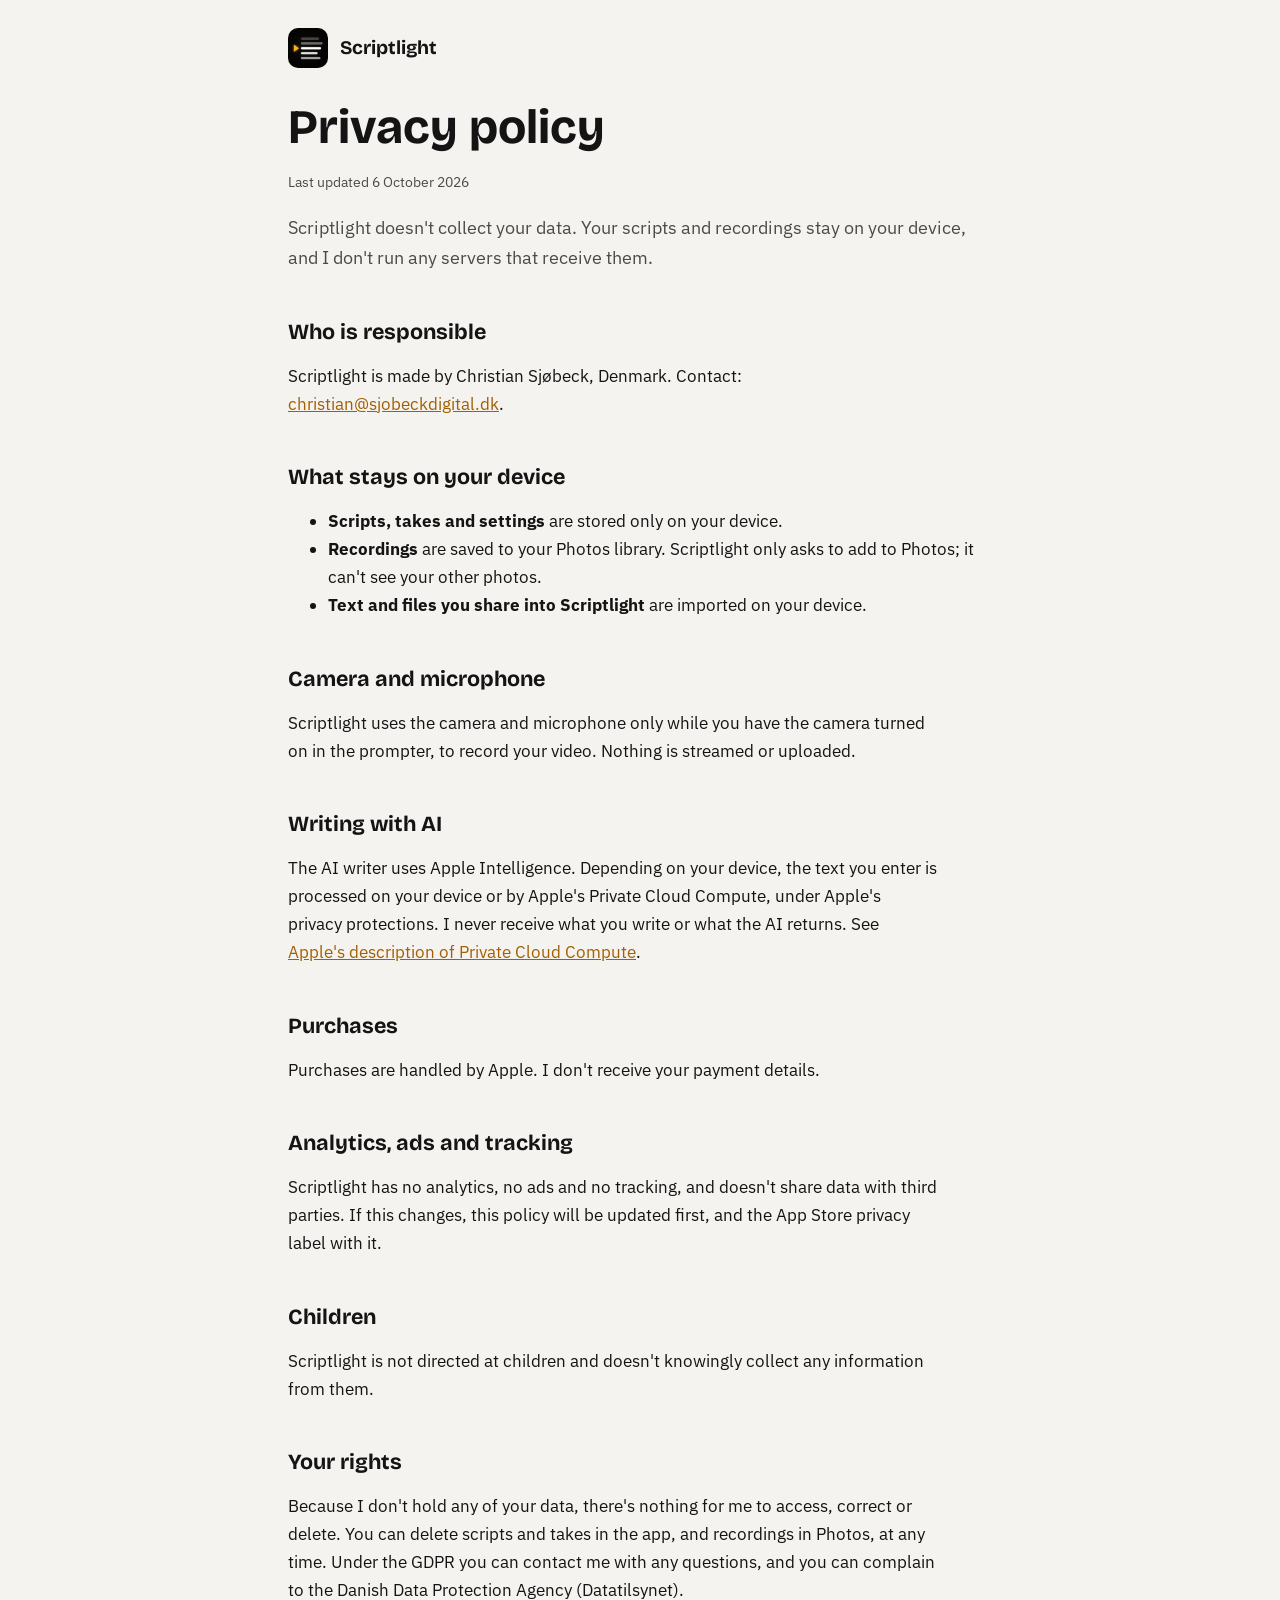
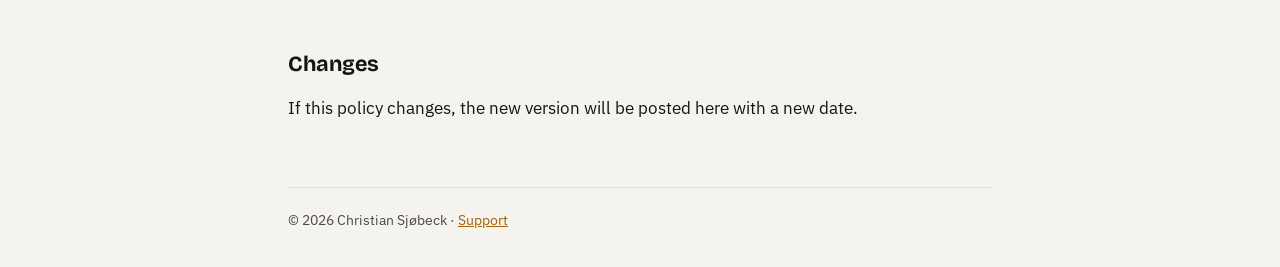
==== privacy/index.html @ 6d7af167 "Scriptlight website: home, privacy policy, support Co-Authored-By: Claude Opus 5.5 <noreply@anthropi" ====
<!doctype html>
<html lang="en">
<head>
<meta charset="utf-8">
<meta name="viewport" content="width=device-width, initial-scale=1">
<title>Scriptlight Privacy Policy</title>
<meta name="description" content="How Scriptlight handles your scripts, recordings and other data.">
<link rel="stylesheet" href="https://fonts.googleapis.com/css2?family=Bricolage+Grotesque:opsz,wght@12..96,700&family=IBM+Plex+Sans:wght@400;600&display=swap">
<link rel="stylesheet" href="../style.css">
<link rel="icon" href="../icon.png">
</head>
<body>
<header><a href="../"><img src="../icon.png" alt=""><span>Scriptlight</span></a></header>
<main>
  <h1>Privacy policy</h1>
  <p class="updated">Last updated 6 October 2026</p>

  <p class="lede">Scriptlight doesn't collect your data. Your scripts and recordings stay on your device, and I don't run any servers that receive them.</p>

  <h2>Who is responsible</h2>
  <p>Scriptlight is made by Christian Sjøbeck, Denmark. Contact: <a href="mailto:christian@sjobeckdigital.dk">christian@sjobeckdigital.dk</a>.</p>

  <h2>What stays on your device</h2>
  <ul>
    <li><strong>Scripts, takes and settings</strong> are stored only on your device.</li>
    <li><strong>Recordings</strong> are saved to your Photos library. Scriptlight only asks to add to Photos; it can't see your other photos.</li>
    <li><strong>Text and files you share into Scriptlight</strong> are imported on your device.</li>
  </ul>

  <h2>Camera and microphone</h2>
  <p>Scriptlight uses the camera and microphone only while you have the camera turned on in the prompter, to record your video. Nothing is streamed or uploaded.</p>

  <h2>Writing with AI</h2>
  <p>The AI writer uses Apple Intelligence. Depending on your device, the text you enter is processed on your device or by Apple's Private Cloud Compute, under Apple's privacy protections. I never receive what you write or what the AI returns. See <a href="https://security.apple.com/blog/private-cloud-compute/">Apple's description of Private Cloud Compute</a>.</p>

  <h2>Purchases</h2>
  <p>Purchases are handled by Apple. I don't receive your payment details.</p>

  <h2>Analytics, ads and tracking</h2>
  <p>Scriptlight has no analytics, no ads and no tracking, and doesn't share data with third parties. If this changes, this policy will be updated first, and the App Store privacy label with it.</p>

  <h2>Children</h2>
  <p>Scriptlight is not directed at children and doesn't knowingly collect any information from them.</p>

  <h2>Your rights</h2>
  <p>Because I don't hold any of your data, there's nothing for me to access, correct or delete. You can delete scripts and takes in the app, and recordings in Photos, at any time. Under the GDPR you can contact me with any questions, and you can complain to the Danish Data Protection Agency (Datatilsynet).</p>

  <h2>Changes</h2>
  <p>If this policy changes, the new version will be posted here with a new date.</p>
</main>
<footer>© 2026 Christian Sjøbeck · <a href="../support/">Support</a></footer>
</body>
</html>
---- style.css ----
/* Scriptlight site: the app's Studio look. Light and dark follow the visitor's system. */
:root {
  --bg: #f5f3f0;
  --card: #ffffff;
  --fg: #141414;
  --muted: #4d4a46;
  --line: #e2ded8;
  --cue: #a35f00;         /* deep amber: passes text contrast on light */
  --cue-fill: #ffb021;
  --stage: #0b0a09;
  --display: "Bricolage Grotesque", "Avenir Next", system-ui, sans-serif;
  --body: "IBM Plex Sans", -apple-system, "Segoe UI", sans-serif;
  color-scheme: light;
}
@media (prefers-color-scheme: dark) {
  :root {
    --bg: #0b0a09;
    --card: #171513;
    --fg: #f4efe8;
    --muted: #b3aba1;
    --line: #2a2622;
    --cue: #ffb021;
    color-scheme: dark;
  }
}
* { box-sizing: border-box; }
body {
  margin: 0;
  background: var(--bg);
  color: var(--fg);
  font: 400 1.0625rem/1.65 var(--body);
  padding-inline: 20px;
}
main, header, footer { max-width: 44rem; margin: 0 auto; }
header { padding-block: 28px 8px; display: flex; align-items: center; gap: 12px; }
header a { color: inherit; text-decoration: none; display: flex; align-items: center; gap: 12px; }
header img { width: 40px; height: 40px; border-radius: 10px; }
header span { font: 700 1.2rem/1 var(--display); }
main { padding-block: 24px 48px; }
h1, h2, h3 { font-family: var(--display); line-height: 1.15; text-wrap: balance; }
h1 { font-size: clamp(2rem, 6vw, 3rem); margin: 0 0 12px; }
h2 { font-size: 1.35rem; margin: 2.2em 0 0.5em; }
h3 { font-size: 1.05rem; margin: 1.6em 0 0.3em; }
p, li { max-width: 65ch; }
a { color: var(--cue); }
a:focus-visible { outline: 2px solid var(--cue); outline-offset: 3px; border-radius: 3px; }
.lede { color: var(--muted); font-size: 1.15rem; }
.updated { color: var(--muted); font-size: 0.9rem; }
.cue { display: inline-block; width: 0; height: 0; border-top: 8px solid transparent;
       border-bottom: 8px solid transparent; border-left: 12px solid var(--cue-fill); margin-right: 10px; }
.stage {
  background: var(--stage); color: #fff; border-radius: 18px; padding: 28px 24px;
  font: 600 clamp(1.4rem, 4vw, 2rem)/1.35 var(--body); margin: 28px 0;
}
.stage em { color: var(--cue-fill); font-style: normal; }
.stage .dot { color: var(--cue-fill); opacity: 0.8; }
.card { background: var(--card); border: 1px solid var(--line); border-radius: 14px; padding: 18px 20px; margin: 16px 0; }
.links { display: flex; flex-wrap: wrap; gap: 10px 24px; }
footer { border-top: 1px solid var(--line); padding-block: 20px 36px; color: var(--muted); font-size: 0.9rem; }
code { font-size: 0.95em; }
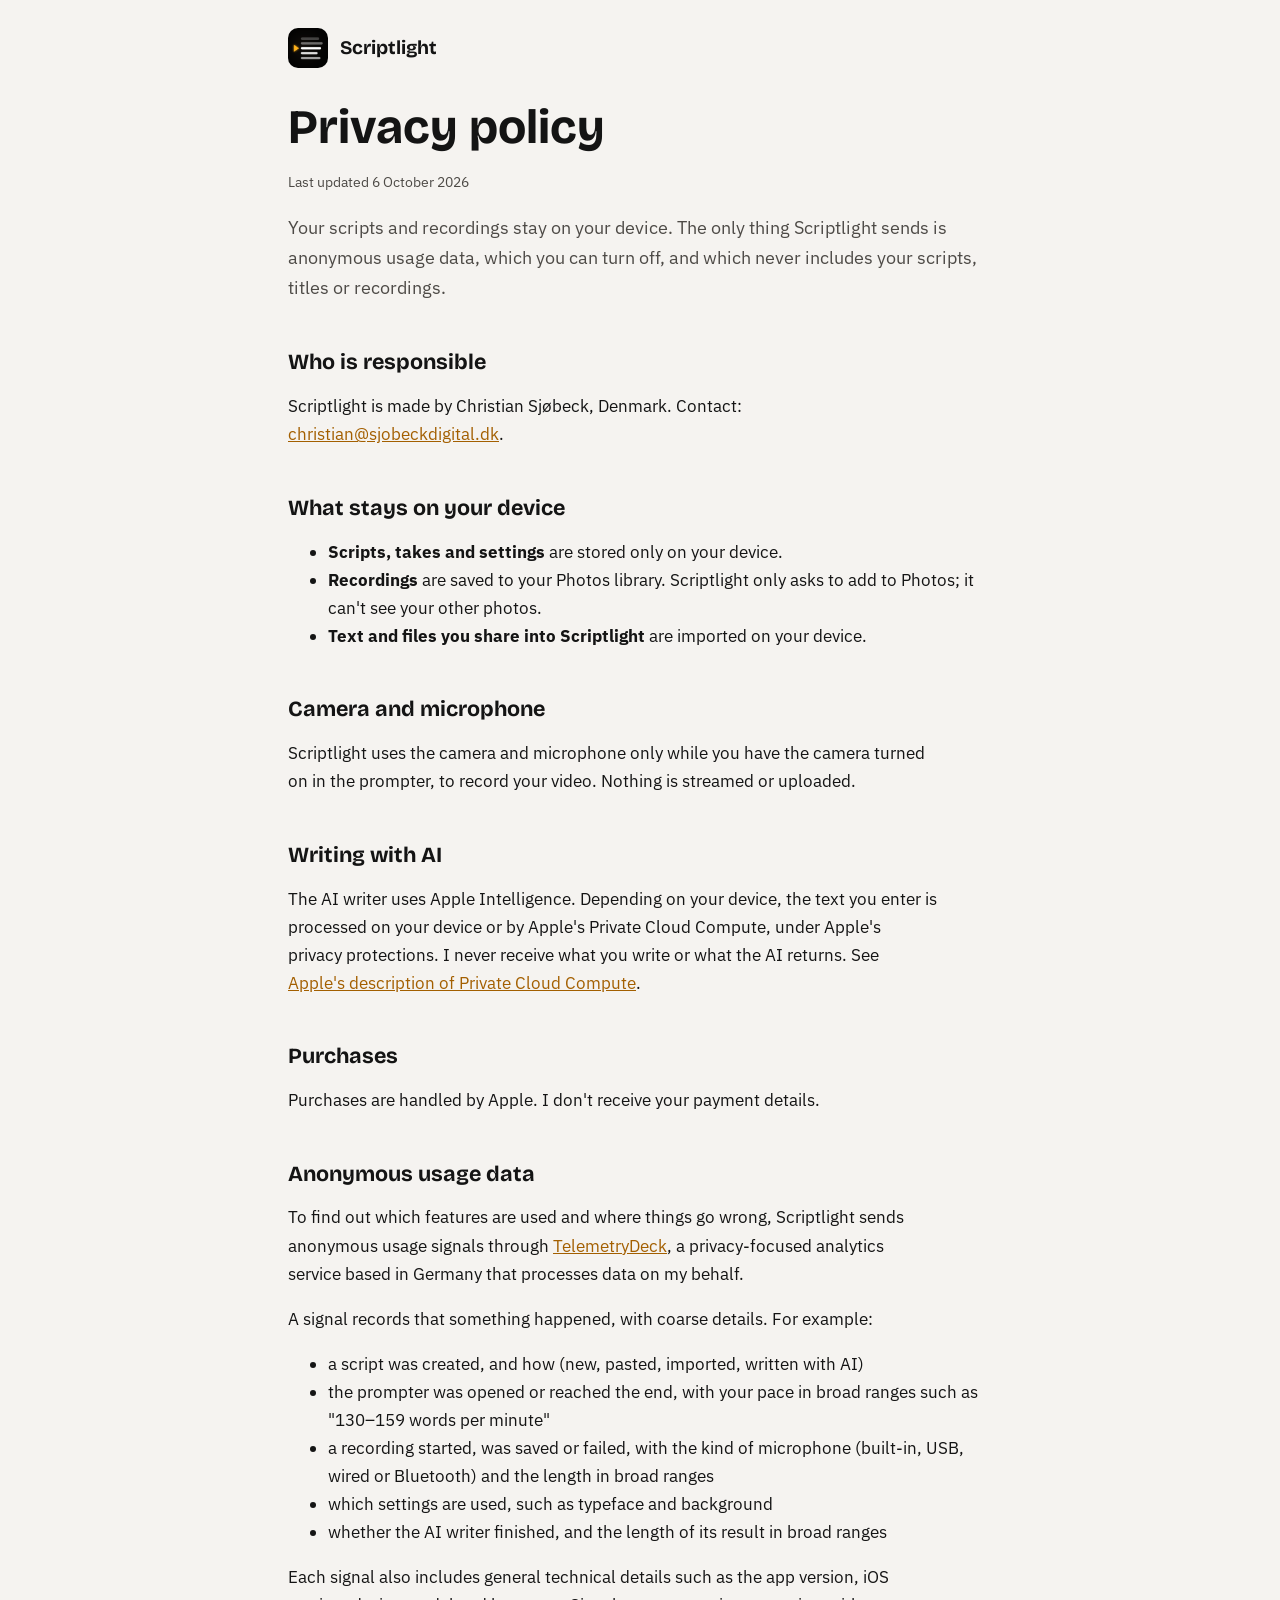
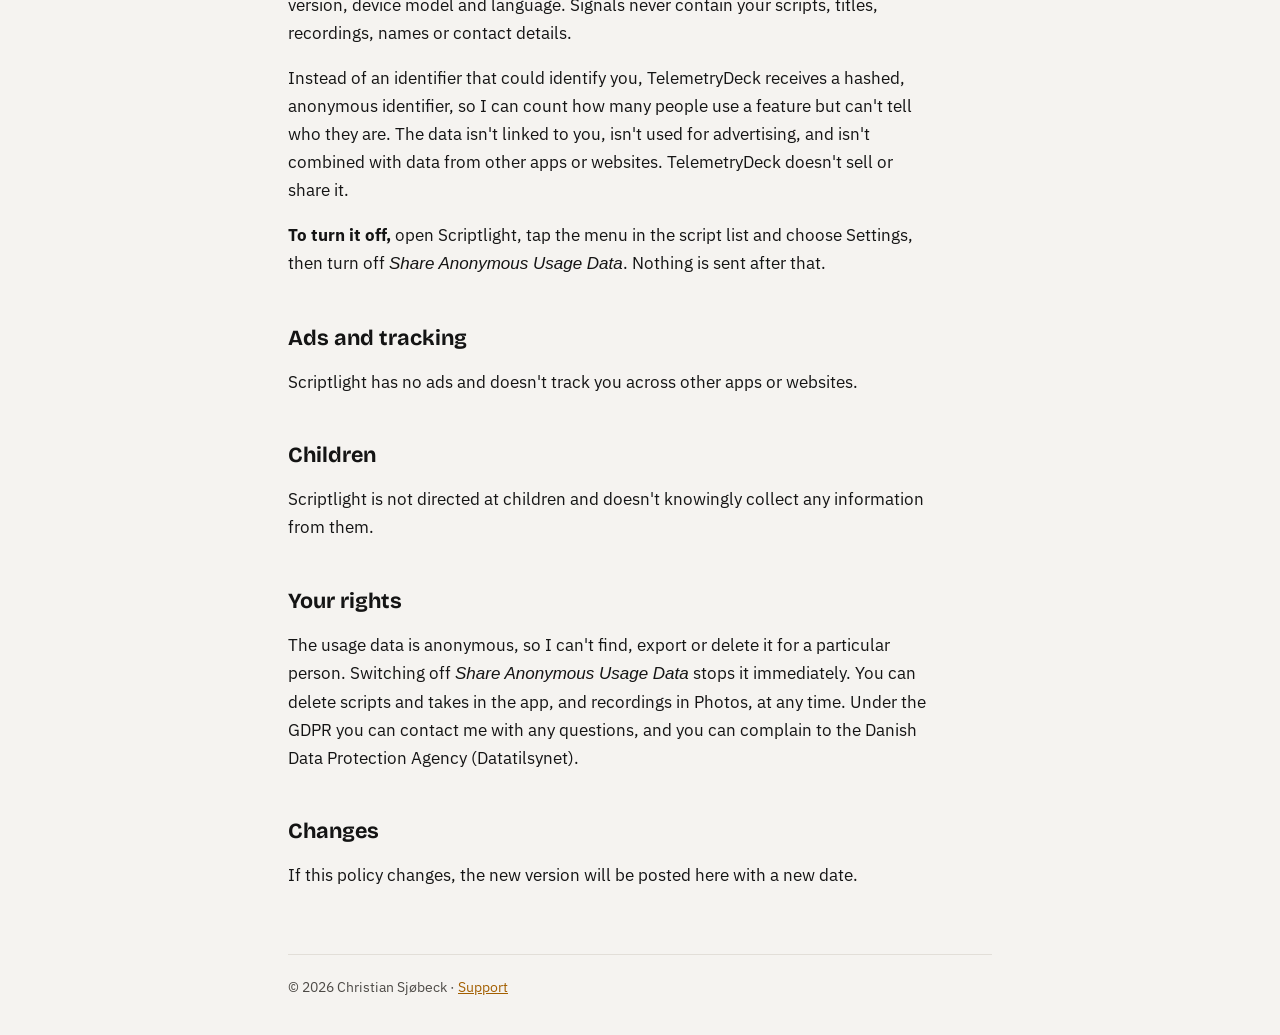
==== commit efc54a1f: "Privacy policy: anonymous usage data through TelemetryDeck Co-Authored-By: Claude Opus 5.5 <noreply@" ====
--- a/privacy/index.html
+++ b/privacy/index.html
@@ -15,7 +15,7 @@
   <h1>Privacy policy</h1>
   <p class="updated">Last updated 6 October 2026</p>
 
-  <p class="lede">Scriptlight doesn't collect your data. Your scripts and recordings stay on your device, and I don't run any servers that receive them.</p>
+  <p class="lede">Your scripts and recordings stay on your device. The only thing Scriptlight sends is anonymous usage data, which you can turn off, and which never includes your scripts, titles or recordings.</p>
 
   <h2>Who is responsible</h2>
   <p>Scriptlight is made by Christian Sjøbeck, Denmark. Contact: <a href="mailto:christian@sjobeckdigital.dk">christian@sjobeckdigital.dk</a>.</p>
@@ -36,14 +36,28 @@
   <h2>Purchases</h2>
   <p>Purchases are handled by Apple. I don't receive your payment details.</p>
 
-  <h2>Analytics, ads and tracking</h2>
-  <p>Scriptlight has no analytics, no ads and no tracking, and doesn't share data with third parties. If this changes, this policy will be updated first, and the App Store privacy label with it.</p>
+  <h2>Anonymous usage data</h2>
+  <p>To find out which features are used and where things go wrong, Scriptlight sends anonymous usage signals through <a href="https://telemetrydeck.com/privacy/">TelemetryDeck</a>, a privacy-focused analytics service based in Germany that processes data on my behalf.</p>
+  <p>A signal records that something happened, with coarse details. For example:</p>
+  <ul>
+    <li>a script was created, and how (new, pasted, imported, written with AI)</li>
+    <li>the prompter was opened or reached the end, with your pace in broad ranges such as "130–159 words per minute"</li>
+    <li>a recording started, was saved or failed, with the kind of microphone (built-in, USB, wired or Bluetooth) and the length in broad ranges</li>
+    <li>which settings are used, such as typeface and background</li>
+    <li>whether the AI writer finished, and the length of its result in broad ranges</li>
+  </ul>
+  <p>Each signal also includes general technical details such as the app version, iOS version, device model and language. Signals never contain your scripts, titles, recordings, names or contact details.</p>
+  <p>Instead of an identifier that could identify you, TelemetryDeck receives a hashed, anonymous identifier, so I can count how many people use a feature but can't tell who they are. The data isn't linked to you, isn't used for advertising, and isn't combined with data from other apps or websites. TelemetryDeck doesn't sell or share it.</p>
+  <p><strong>To turn it off,</strong> open Scriptlight, tap the menu in the script list and choose Settings, then turn off <em>Share Anonymous Usage Data</em>. Nothing is sent after that.</p>
+
+  <h2>Ads and tracking</h2>
+  <p>Scriptlight has no ads and doesn't track you across other apps or websites.</p>
 
   <h2>Children</h2>
   <p>Scriptlight is not directed at children and doesn't knowingly collect any information from them.</p>
 
   <h2>Your rights</h2>
-  <p>Because I don't hold any of your data, there's nothing for me to access, correct or delete. You can delete scripts and takes in the app, and recordings in Photos, at any time. Under the GDPR you can contact me with any questions, and you can complain to the Danish Data Protection Agency (Datatilsynet).</p>
+  <p>The usage data is anonymous, so I can't find, export or delete it for a particular person. Switching off <em>Share Anonymous Usage Data</em> stops it immediately. You can delete scripts and takes in the app, and recordings in Photos, at any time. Under the GDPR you can contact me with any questions, and you can complain to the Danish Data Protection Agency (Datatilsynet).</p>
 
   <h2>Changes</h2>
   <p>If this policy changes, the new version will be posted here with a new date.</p>
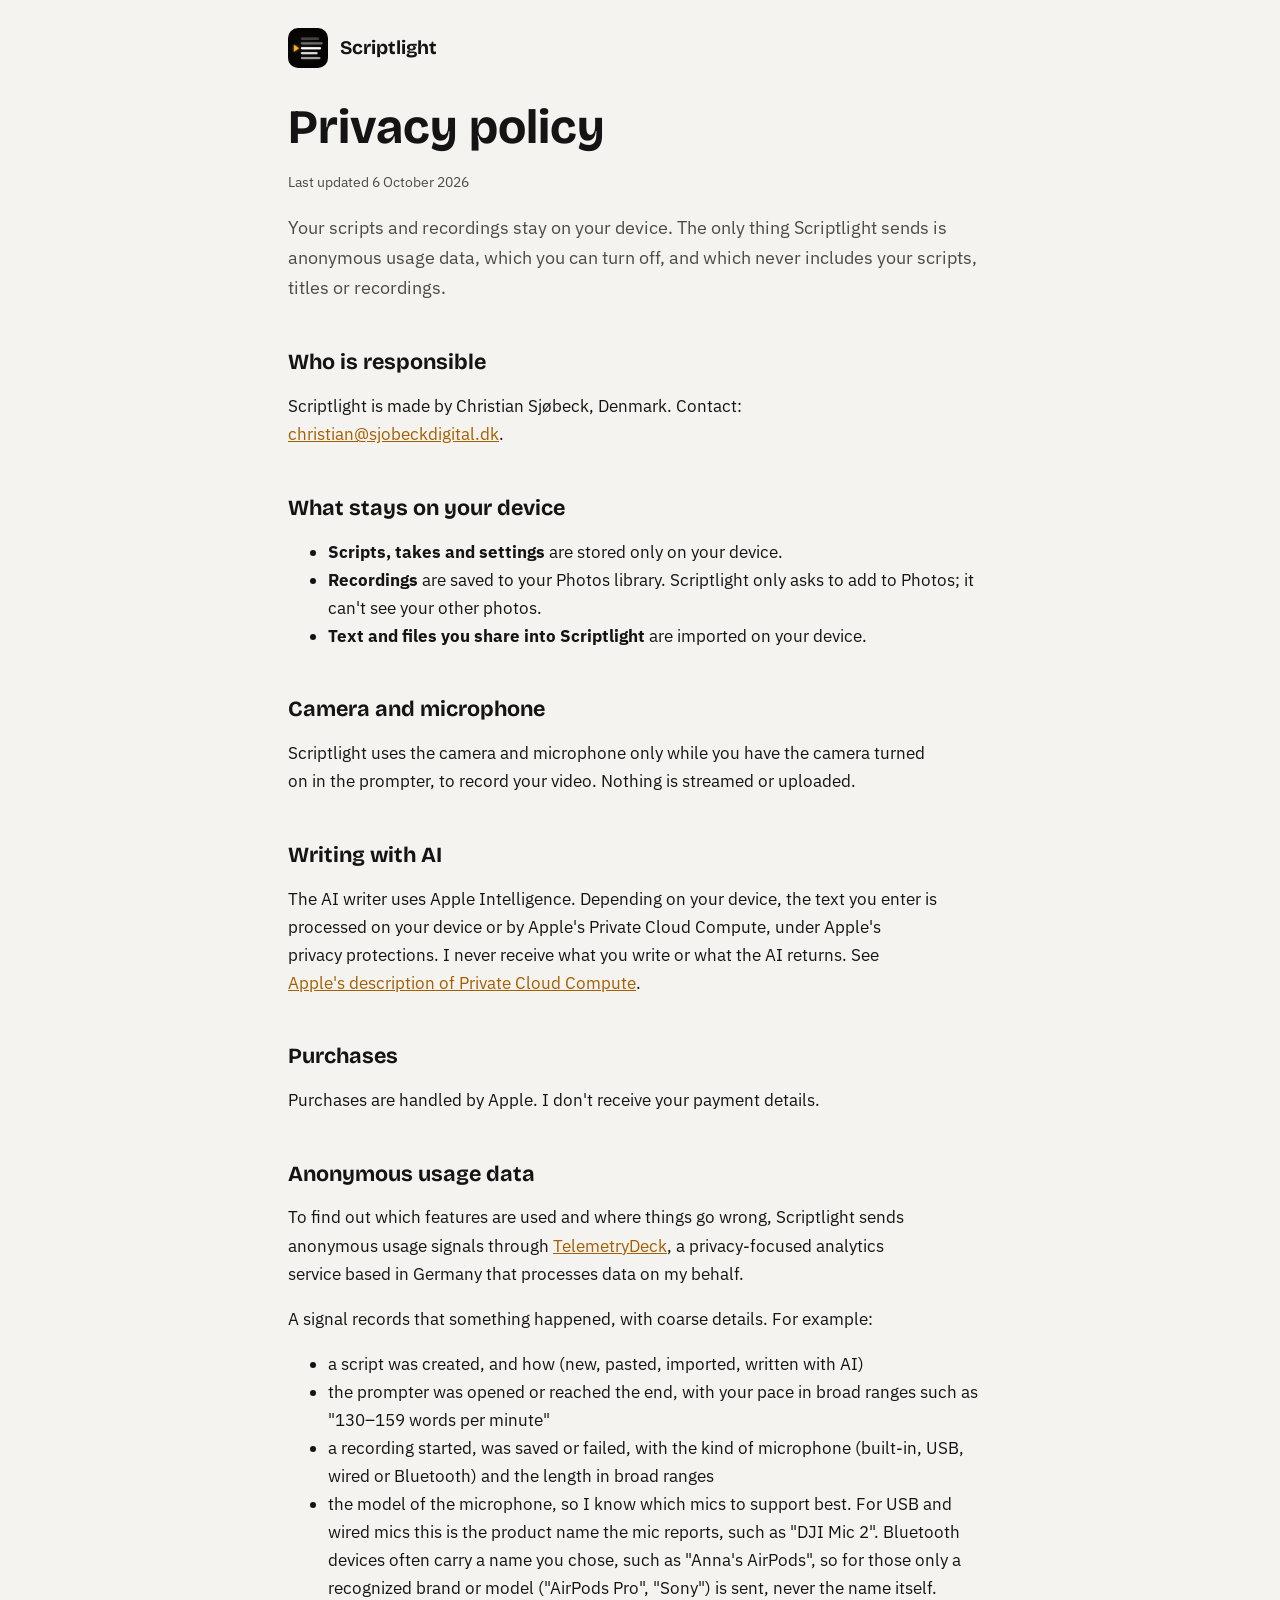
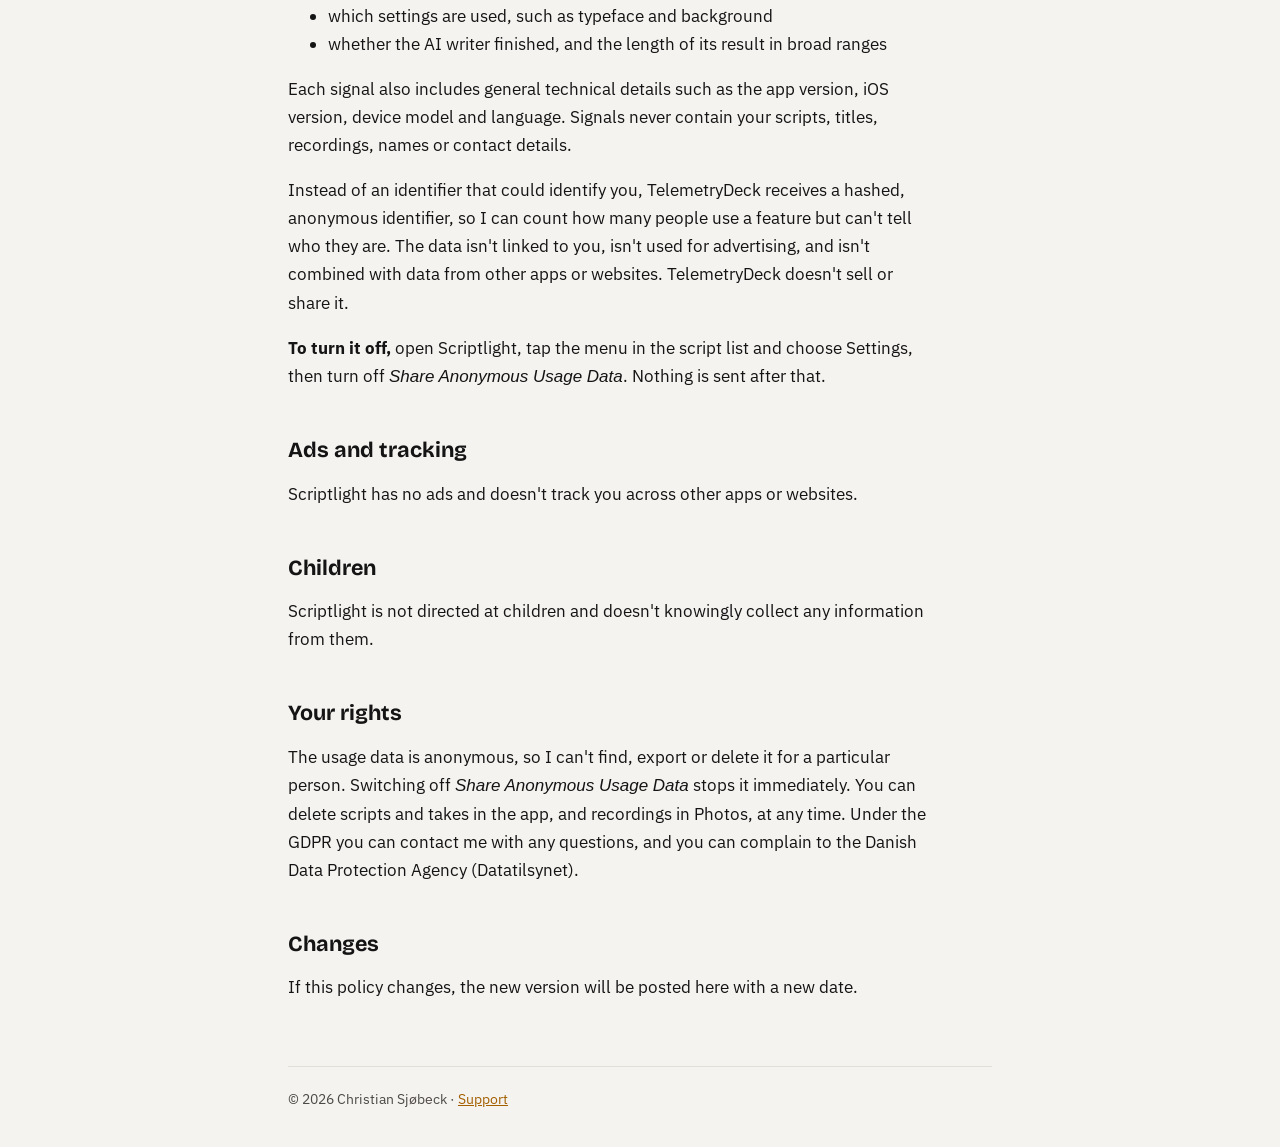
==== commit 6aaa1a1b: "Privacy policy: microphone models, never Bluetooth device names Co-Authored-By: Claude Opus 5.5 <nor" ====
--- a/privacy/index.html
+++ b/privacy/index.html
@@ -43,6 +43,7 @@
     <li>a script was created, and how (new, pasted, imported, written with AI)</li>
     <li>the prompter was opened or reached the end, with your pace in broad ranges such as "130–159 words per minute"</li>
     <li>a recording started, was saved or failed, with the kind of microphone (built-in, USB, wired or Bluetooth) and the length in broad ranges</li>
+    <li>the model of the microphone, so I know which mics to support best. For USB and wired mics this is the product name the mic reports, such as "DJI Mic 2". Bluetooth devices often carry a name you chose, such as "Anna's AirPods", so for those only a recognized brand or model ("AirPods Pro", "Sony") is sent, never the name itself.</li>
     <li>which settings are used, such as typeface and background</li>
     <li>whether the AI writer finished, and the length of its result in broad ranges</li>
   </ul>
